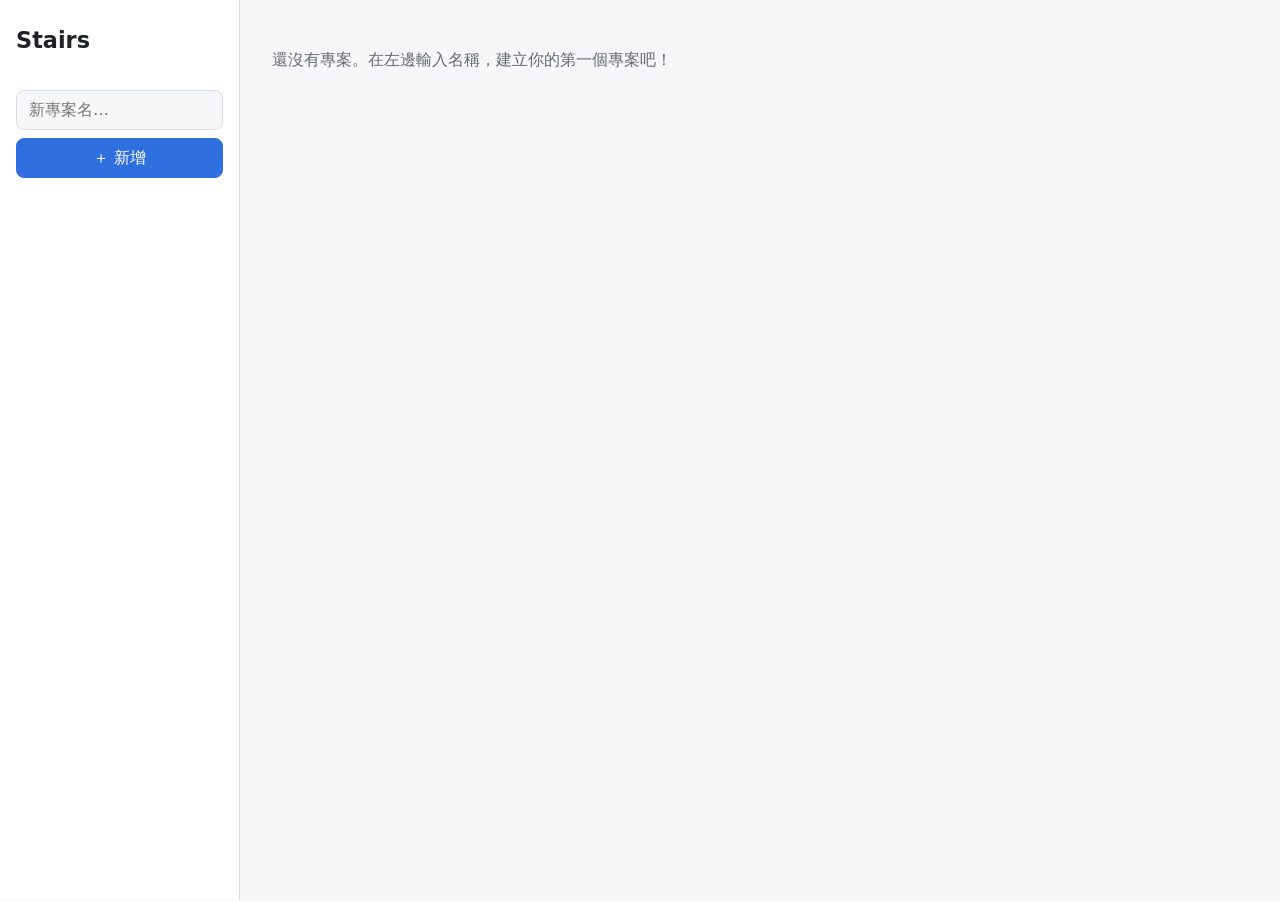
==== index.html @ 4bcecb8f "Implement Stairs PLAN P1–P3: every data change goes through pure state.js functions (41 tests in tes" ====
<!DOCTYPE html>
<html lang="zh-Hant">
<head>
  <meta charset="UTF-8">
  <meta name="viewport" content="width=device-width, initial-scale=1">
  <title>Stairs</title>
  <link rel="stylesheet" href="css/style.css">
</head>
<body>
  <!-- P1T1: app root; filled by view.render in P3 -->
  <div id="app"></div>
  <!-- P3T4: dialogs live outside #app so a full re-render never removes them -->
  <div id="dialog-root"></div>

  <!-- P1T1: load order fixed by ARCHITECTURE §1.1 -->
  <script src="js/state.js"></script>
  <script src="js/storage.js"></script>
  <script src="js/view.js"></script>
  <script src="js/drag.js"></script>
  <script src="js/app.js"></script>
</body>
</html>
---- css/style.css ----
/* P3T1: color tokens (SPEC §5.3) */
:root {
  color-scheme: light dark;
  --bg: #f6f7f9;
  --surface: #ffffff;
  --text: #1f2328;
  --muted: #646b75;
  --border: #d9dde3;
  --accent: #2f6fde;
  --on-accent: #ffffff;
  --accent-soft: #e8effc;
  --done-text: #858c96;
  --locked-text: #9aa0a8;
  --locked-bg: #f0f1f3;
  --warn-bg: #fff3cd;
  --warn-text: #6b4e00;
  --overlay: rgba(15, 20, 30, 0.45);
  --radius: 8px;
}

/* P3T1: dark mode follows the system setting */
@media (prefers-color-scheme: dark) {
  :root {
    --bg: #14171c;
    --surface: #1d2128;
    --text: #e6e8eb;
    --muted: #9aa1ab;
    --border: #343a44;
    --accent: #6ea0ff;
    --on-accent: #0b1220;
    --accent-soft: #212f48;
    --done-text: #7c838d;
    --locked-text: #6b727c;
    --locked-bg: #181b21;
    --warn-bg: #3d3214;
    --warn-text: #f5d88a;
    --overlay: rgba(0, 0, 0, 0.6);
  }
}

/* P3T1: base */
*,
*::before,
*::after {
  box-sizing: border-box;
}

html,
body {
  margin: 0;
}

body {
  background: var(--bg);
  color: var(--text);
  font-family: system-ui, -apple-system, "Segoe UI", "Noto Sans TC", "Microsoft JhengHei", sans-serif;
  line-height: 1.5;
}

:focus-visible {
  outline: 2px solid var(--accent);
  outline-offset: 2px;
}

.sr-only {
  position: absolute;
  width: 1px;
  height: 1px;
  overflow: hidden;
  clip: rect(0 0 0 0);
  white-space: nowrap;
}

/* P3T1: two-column layout (SPEC §5.1) */
.layout {
  display: grid;
  grid-template-columns: 240px minmax(0, 1fr);
  min-height: 100vh;
}

.sidebar {
  background: var(--surface);
  border-right: 1px solid var(--border);
  padding: 24px 16px;
}

.brand {
  margin: 0 0 16px;
  font-size: 1.4rem;
}

.main {
  width: 100%;
  max-width: 760px;
  padding: 24px 32px;
}

.empty {
  color: var(--muted);
  padding: 24px 0;
  margin: 0;
}

/* P3T1: buttons and inputs (P3T10: every button is at least 40×40) */
.btn {
  min-width: 40px;
  min-height: 40px;
  padding: 0 12px;
  border: 1px solid var(--border);
  border-radius: var(--radius);
  background: var(--surface);
  color: var(--text);
  font: inherit;
  cursor: pointer;
}

.btn:hover:not(:disabled) {
  border-color: var(--accent);
}

.btn:disabled {
  opacity: 0.3;
  cursor: default;
}

.btn-primary {
  background: var(--accent);
  border-color: var(--accent);
  color: var(--on-accent);
}

.icon-btn {
  width: 40px;
  height: 40px;
  padding: 0;
  flex-shrink: 0;
  border-color: transparent;
  background: transparent;
}

.text-input {
  min-width: 0;
  min-height: 40px;
  padding: 0 12px;
  border: 1px solid var(--border);
  border-radius: var(--radius);
  background: var(--bg);
  color: var(--text);
  font: inherit;
}

.add-form {
  display: flex;
  gap: 8px;
}

.add-form .text-input {
  flex: 1;
}

/* P3T2: project list; the open project is highlighted */
.project-list {
  list-style: none;
  margin: 0 0 16px;
  padding: 0;
  display: flex;
  flex-direction: column;
  gap: 4px;
}

.project-item {
  width: 100%;
  min-height: 40px;
  padding: 8px 12px;
  border: 0;
  border-left: 4px solid transparent;
  border-radius: var(--radius);
  background: transparent;
  color: var(--text);
  font: inherit;
  text-align: left;
  overflow-wrap: anywhere;
  cursor: pointer;
}

.project-item:hover {
  background: var(--accent-soft);
}

.project-item[aria-current="true"] {
  background: var(--accent-soft);
  border-left-color: var(--accent);
  font-weight: 600;
}

.add-project {
  flex-direction: column;
}

/* P3T1: project header and progress */
.project-header {
  display: flex;
  align-items: center;
  gap: 4px;
}

.project-name {
  flex: 1;
  min-width: 0;
  margin: 0;
  font-size: 1.5rem;
  overflow-wrap: anywhere;
}

.project-name .rename-input {
  width: 100%;
  font-size: inherit;
  font-weight: inherit;
}

.progress {
  display: flex;
  align-items: center;
  gap: 12px;
  margin: 8px 0 20px;
  color: var(--muted);
}

.progress-bar {
  flex: 1;
  height: 10px;
  border-radius: 999px;
  background: var(--border);
  overflow: hidden;
}

.progress-fill {
  height: 100%;
  background: var(--accent);
  transition: width 0.3s;
}

/* P3T3: step rows and the three looks of SPEC F3 */
.step-list {
  position: relative;
  list-style: none;
  margin: 0 0 16px;
  padding: 0;
  display: flex;
  flex-direction: column;
  gap: 6px;
}

.step {
  display: flex;
  align-items: center;
  gap: 2px;
  padding: 2px 4px;
  border: 1px solid var(--border);
  border-left: 4px solid transparent;
  border-radius: var(--radius);
  background: var(--surface);
}

.step-title {
  flex: 1;
  min-width: 0;
  padding: 0 4px;
  overflow-wrap: anywhere;
}

.step .rename-input {
  flex: 1;
}

.step-done .step-title {
  color: var(--done-text);
  text-decoration: line-through;
}

.step-current {
  border-color: var(--accent);
  border-left-color: var(--accent);
  background: var(--accent-soft);
}

.step-current .step-title {
  font-weight: 600;
}

.step-locked {
  background: var(--locked-bg);
  color: var(--locked-text);
}

.lock {
  font-size: 0.9rem;
  filter: grayscale(1);
}

.check-hit {
  width: 40px;
  height: 40px;
  flex-shrink: 0;
  display: flex;
  align-items: center;
  justify-content: center;
  cursor: pointer;
}

.check {
  width: 20px;
  height: 20px;
  margin: 0;
  accent-color: var(--accent);
  cursor: pointer;
}

.check:disabled,
.check-hit:has(.check:disabled) {
  cursor: not-allowed;
}

/* P3T7: fixed-width arrow column keeps rows aligned */
.arrows {
  display: flex;
  flex-shrink: 0;
  width: 80px;
}

/* P3T8: drag handle, dragged row, drop line */
.handle {
  width: 28px;
  min-height: 40px;
  flex-shrink: 0;
  display: flex;
  align-items: center;
  justify-content: center;
  color: var(--muted);
  cursor: grab;
  user-select: none;
  /* stops the page from scrolling when a touch drag starts on the handle */
  touch-action: none;
}

.handle-off {
  cursor: default;
}

.step.dragging {
  opacity: 0.4;
}

.drop-line {
  position: absolute;
  left: 0;
  right: 0;
  height: 3px;
  margin-top: -1.5px;
  border-radius: 2px;
  background: var(--accent);
  pointer-events: none;
}

body.is-dragging {
  cursor: grabbing;
  user-select: none;
}

/* P3T4: shared dialog */
.dialog-overlay {
  position: fixed;
  inset: 0;
  z-index: 10;
  display: flex;
  align-items: center;
  justify-content: center;
  padding: 16px;
  background: var(--overlay);
}

.dialog {
  position: relative;
  width: min(360px, 100%);
  padding: 24px;
  border-radius: 12px;
  background: var(--surface);
  color: var(--text);
  box-shadow: 0 10px 40px rgba(0, 0, 0, 0.3);
  overflow: hidden;
}

.dialog:focus {
  outline: none;
}

.dialog-message {
  margin: 0 0 20px;
}

.dialog-actions {
  position: relative;
  display: flex;
  justify-content: flex-end;
  gap: 8px;
}

/* P3T9: celebrate dialog */
.dialog-celebrate {
  text-align: center;
}

.dialog-celebrate .dialog-actions {
  justify-content: center;
}

.celebrate-title {
  position: relative;
  margin: 8px 0 4px;
  font-size: 1.5rem;
}

.celebrate-project {
  position: relative;
  margin: 0 0 20px;
  color: var(--muted);
  overflow-wrap: anywhere;
}

/* P3T9: pure CSS confetti, about 2 seconds */
.confetti {
  position: absolute;
  inset: 0;
  overflow: hidden;
  pointer-events: none;
}

.confetti span {
  position: absolute;
  top: -16px;
  left: var(--x);
  width: 8px;
  height: 14px;
  border-radius: 2px;
  background: hsl(var(--hue) 85% 60%);
  opacity: 0;
  animation: confetti-fall 1.6s ease-in var(--delay) forwards;
}

@keyframes confetti-fall {
  0% {
    opacity: 1;
    transform: translateY(0) rotate(0deg);
  }
  100% {
    opacity: 0;
    transform: translateY(320px) rotate(calc(var(--spin) * 540deg));
  }
}

@media (prefers-reduced-motion: reduce) {
  .confetti {
    display: none;
  }

  .progress-fill {
    transition: none;
  }
}

/* P3T10: storage warning bar */
.storage-warning {
  padding: 8px 16px;
  background: var(--warn-bg);
  color: var(--warn-text);
  text-align: center;
}

/* P3T10: phone width, projects on top and steps below */
@media (max-width: 639.98px) {
  .layout {
    grid-template-columns: minmax(0, 1fr);
    min-height: 0;
  }

  .sidebar {
    border-right: 0;
    border-bottom: 1px solid var(--border);
    padding: 16px;
  }

  .add-project {
    flex-direction: row;
  }

  .main {
    padding: 16px;
  }

  .handle {
    width: 32px;
  }

  /* title keeps the first line; ↑↓ ✏️ 🗑️ wrap to a right-aligned second line */
  .step {
    flex-wrap: wrap;
  }

  .step-title,
  .step .rename-input {
    flex: 1 1 calc(100% - 120px);
  }

  .arrows {
    margin-left: auto;
  }
}
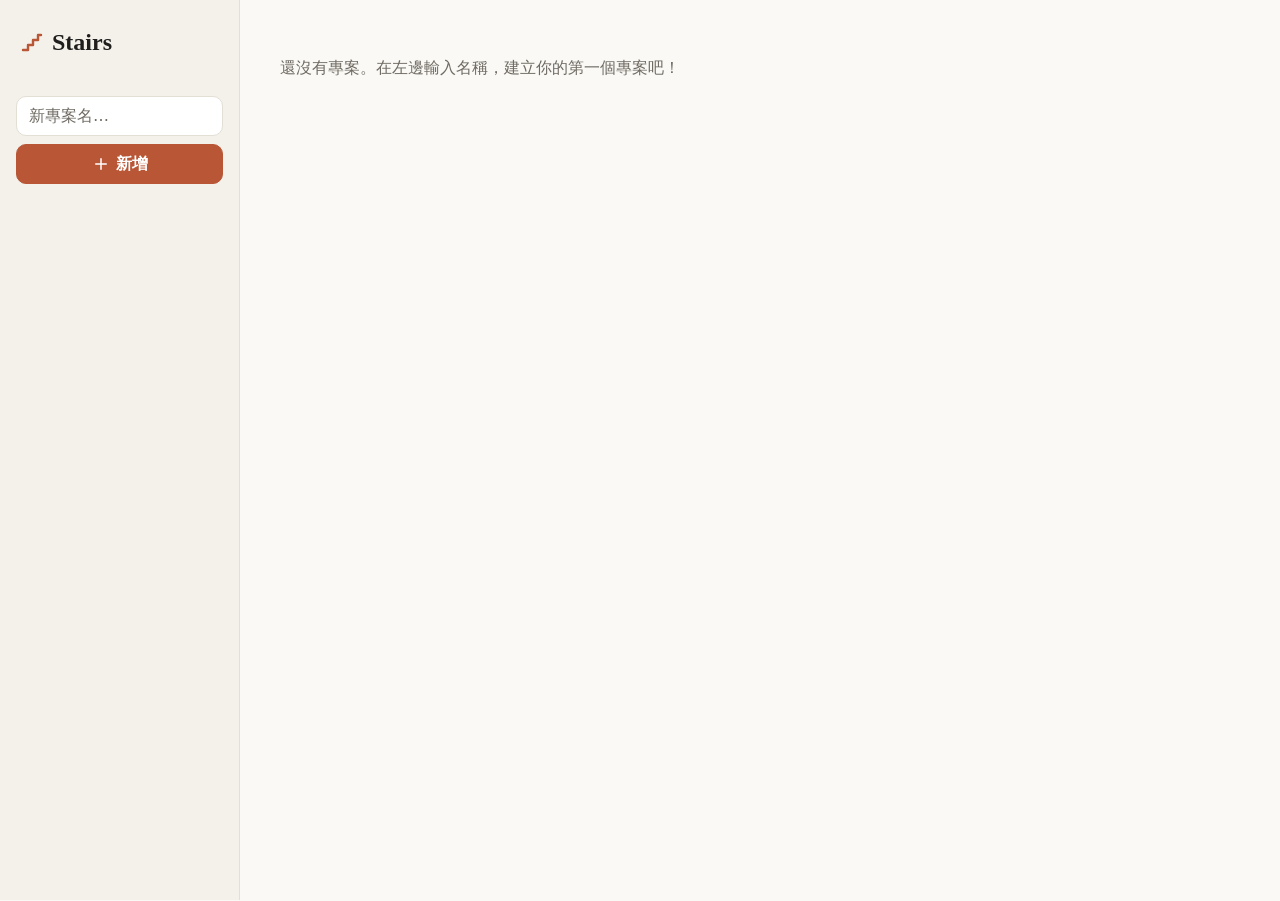
==== commit d18c62f9: "Add Stairs app icon (PLAN P5T6, SPEC v1.5): one opaque 180×180 PNG of the orange staircase on near-b" ====
--- a/index.html
+++ b/index.html
@@ -4,6 +4,10 @@
   <meta charset="UTF-8">
   <meta name="viewport" content="width=device-width, initial-scale=1">
   <title>Stairs</title>
+  <!-- P5T6: one local PNG for the browser tab and the iPhone home screen -->
+  <link rel="icon" type="image/png" href="img/icon-180.png">
+  <link rel="apple-touch-icon" href="img/icon-180.png">
+  <meta name="apple-mobile-web-app-title" content="Stairs">
   <link rel="stylesheet" href="css/style.css">
 </head>
 <body>
--- a/css/style.css
+++ b/css/style.css
@@ -1,40 +1,52 @@
-/* P3T1: color tokens (SPEC §5.3) */
+/* P3T1: color tokens (SPEC §5.3); P5T1: warm off-white + orange */
 :root {
   color-scheme: light dark;
-  --bg: #f6f7f9;
+  --bg: #faf9f5;
+  --sidebar: #f3f1ea;
   --surface: #ffffff;
-  --text: #1f2328;
-  --muted: #646b75;
-  --border: #d9dde3;
-  --accent: #2f6fde;
+  --hover: #ebe8df;
+  --text: #1f1e1d;
+  --muted: #6f6b63;
+  --border: #e3dfd5;
+  /* deep enough for white text at 4.5:1 */
+  --accent: #b85636;
   --on-accent: #ffffff;
-  --accent-soft: #e8effc;
-  --done-text: #858c96;
-  --locked-text: #9aa0a8;
-  --locked-bg: #f0f1f3;
+  --accent-soft: #f7ebe4;
+  --done-text: #8f8a80;
+  --locked-text: #a29d93;
+  --locked-bg: #f1efe9;
   --warn-bg: #fff3cd;
   --warn-text: #6b4e00;
-  --overlay: rgba(15, 20, 30, 0.45);
-  --radius: 8px;
-}
-
-/* P3T1: dark mode follows the system setting */
+  --overlay: rgba(20, 18, 15, 0.45);
+  --shadow: 0 1px 2px rgba(31, 30, 29, 0.06), 0 4px 14px rgba(31, 30, 29, 0.06);
+  --radius: 10px;
+  --font-serif: "Iowan Old Style", "Palatino Linotype", Georgia, "PingFang TC", "Noto Sans TC", "Microsoft JhengHei", serif;
+  /* P5T3: staircase indent per step and the step after which it stops growing */
+  --stair: 20px;
+  --stair-max: 8;
+}
+
+/* P3T1: dark mode follows the system setting; P5T1: near-black + brighter orange */
 @media (prefers-color-scheme: dark) {
   :root {
-    --bg: #14171c;
-    --surface: #1d2128;
-    --text: #e6e8eb;
-    --muted: #9aa1ab;
-    --border: #343a44;
-    --accent: #6ea0ff;
-    --on-accent: #0b1220;
-    --accent-soft: #212f48;
-    --done-text: #7c838d;
-    --locked-text: #6b727c;
-    --locked-bg: #181b21;
+    --bg: #141413;
+    --sidebar: #1a1918;
+    --surface: #201f1d;
+    --hover: #2b2a27;
+    --text: #ece9e1;
+    --muted: #a29d93;
+    --border: #34322e;
+    /* bright orange carries dark text instead of white */
+    --accent: #d97757;
+    --on-accent: #1a1310;
+    --accent-soft: #33241d;
+    --done-text: #7d786f;
+    --locked-text: #6e6a62;
+    --locked-bg: #181817;
     --warn-bg: #3d3214;
     --warn-text: #f5d88a;
     --overlay: rgba(0, 0, 0, 0.6);
+    --shadow: 0 1px 2px rgba(0, 0, 0, 0.4), 0 4px 14px rgba(0, 0, 0, 0.3);
   }
 }
 
@@ -71,6 +83,23 @@
   white-space: nowrap;
 }
 
+/* P5T2: line icons follow the text color */
+.icon {
+  width: 18px;
+  height: 18px;
+  flex-shrink: 0;
+  fill: none;
+  stroke: currentColor;
+  stroke-width: 2;
+  stroke-linecap: round;
+  stroke-linejoin: round;
+}
+
+.icon .dot {
+  fill: currentColor;
+  stroke: none;
+}
+
 /* P3T1: two-column layout (SPEC §5.1) */
 .layout {
   display: grid;
@@ -79,20 +108,34 @@
 }
 
 .sidebar {
-  background: var(--surface);
+  background: var(--sidebar);
   border-right: 1px solid var(--border);
   padding: 24px 16px;
 }
 
+/* P5T1: serif brand with the stairs mark */
 .brand {
-  margin: 0 0 16px;
-  font-size: 1.4rem;
+  display: flex;
+  align-items: center;
+  gap: 8px;
+  margin: 0 0 20px;
+  padding: 0 4px;
+  font-family: var(--font-serif);
+  font-size: 1.5rem;
+  font-weight: 600;
+}
+
+.brand-icon {
+  width: 24px;
+  height: 24px;
+  color: var(--accent);
+  stroke-width: 2.4;
 }
 
 .main {
   width: 100%;
   max-width: 760px;
-  padding: 24px 32px;
+  padding: 32px 40px;
 }
 
 .empty {
@@ -101,9 +144,63 @@
   margin: 0;
 }
 
-/* P3T1: buttons and inputs (P3T10: every button is at least 40×40) */
+/* P3T1: buttons and inputs (P3T10: every button is at least 40×40); P5T4: restyled */
 .btn {
+  display: inline-flex;
+  align-items: center;
+  justify-content: center;
+  gap: 6px;
   min-width: 40px;
+  min-height: 40px;
+  padding: 0 14px;
+  border: 1px solid var(--border);
+  border-radius: var(--radius);
+  background: var(--surface);
+  color: var(--text);
+  font: inherit;
+  cursor: pointer;
+  transition: background-color 0.15s, border-color 0.15s, color 0.15s;
+}
+
+.btn:hover:not(:disabled) {
+  border-color: var(--muted);
+}
+
+.btn:disabled {
+  opacity: 0.3;
+  cursor: default;
+}
+
+.btn-primary {
+  background: var(--accent);
+  border-color: var(--accent);
+  color: var(--on-accent);
+  font-weight: 600;
+}
+
+.btn-primary:hover:not(:disabled) {
+  border-color: var(--accent);
+  filter: brightness(1.08);
+}
+
+.icon-btn {
+  width: 40px;
+  height: 40px;
+  padding: 0;
+  flex-shrink: 0;
+  border-color: transparent;
+  background: transparent;
+  color: var(--muted);
+}
+
+.icon-btn:hover:not(:disabled) {
+  border-color: transparent;
+  background: var(--hover);
+  color: var(--text);
+}
+
+.text-input {
+  min-width: 0;
   min-height: 40px;
   padding: 0 12px;
   border: 1px solid var(--border);
@@ -111,42 +208,17 @@
   background: var(--surface);
   color: var(--text);
   font: inherit;
-  cursor: pointer;
-}
-
-.btn:hover:not(:disabled) {
+  transition: border-color 0.15s, box-shadow 0.15s;
+}
+
+.text-input::placeholder {
+  color: var(--muted);
+}
+
+.text-input:focus {
   border-color: var(--accent);
-}
-
-.btn:disabled {
-  opacity: 0.3;
-  cursor: default;
-}
-
-.btn-primary {
-  background: var(--accent);
-  border-color: var(--accent);
-  color: var(--on-accent);
-}
-
-.icon-btn {
-  width: 40px;
-  height: 40px;
-  padding: 0;
-  flex-shrink: 0;
-  border-color: transparent;
-  background: transparent;
-}
-
-.text-input {
-  min-width: 0;
-  min-height: 40px;
-  padding: 0 12px;
-  border: 1px solid var(--border);
-  border-radius: var(--radius);
-  background: var(--bg);
-  color: var(--text);
-  font: inherit;
+  box-shadow: 0 0 0 3px var(--accent-soft);
+  outline: none;
 }
 
 .add-form {
@@ -158,14 +230,14 @@
   flex: 1;
 }
 
-/* P3T2: project list; the open project is highlighted */
+/* P3T2: project list; the open project is highlighted; P5T4: sidebar look */
 .project-list {
   list-style: none;
   margin: 0 0 16px;
   padding: 0;
   display: flex;
   flex-direction: column;
-  gap: 4px;
+  gap: 2px;
 }
 
 .project-item {
@@ -173,7 +245,7 @@
   min-height: 40px;
   padding: 8px 12px;
   border: 0;
-  border-left: 4px solid transparent;
+  border-left: 3px solid transparent;
   border-radius: var(--radius);
   background: transparent;
   color: var(--text);
@@ -181,14 +253,15 @@
   text-align: left;
   overflow-wrap: anywhere;
   cursor: pointer;
+  transition: background-color 0.15s;
 }
 
 .project-item:hover {
-  background: var(--accent-soft);
+  background: var(--hover);
 }
 
 .project-item[aria-current="true"] {
-  background: var(--accent-soft);
+  background: var(--hover);
   border-left-color: var(--accent);
   font-weight: 600;
 }
@@ -197,7 +270,7 @@
   flex-direction: column;
 }
 
-/* P3T1: project header and progress */
+/* P3T1: project header and progress; P5T1: serif project name */
 .project-header {
   display: flex;
   align-items: center;
@@ -208,7 +281,9 @@
   flex: 1;
   min-width: 0;
   margin: 0;
-  font-size: 1.5rem;
+  font-family: var(--font-serif);
+  font-size: 1.75rem;
+  font-weight: 600;
   overflow-wrap: anywhere;
 }
 
@@ -222,13 +297,15 @@
   display: flex;
   align-items: center;
   gap: 12px;
-  margin: 8px 0 20px;
+  margin: 8px 0 24px;
   color: var(--muted);
+  font-size: 0.9rem;
+  font-variant-numeric: tabular-nums;
 }
 
 .progress-bar {
   flex: 1;
-  height: 10px;
+  height: 6px;
   border-radius: 999px;
   background: var(--border);
   overflow: hidden;
@@ -236,6 +313,7 @@
 
 .progress-fill {
   height: 100%;
+  border-radius: 999px;
   background: var(--accent);
   transition: width 0.3s;
 }
@@ -244,22 +322,25 @@
 .step-list {
   position: relative;
   list-style: none;
-  margin: 0 0 16px;
+  margin: 0 0 20px;
   padding: 0;
   display: flex;
   flex-direction: column;
-  gap: 6px;
-}
-
+  gap: 8px;
+}
+
+/* P5T3: each step sits one stair further right, capped at --stair-max */
 .step {
   display: flex;
   align-items: center;
   gap: 2px;
+  margin-left: calc(min(var(--i, 0), var(--stair-max)) * var(--stair));
   padding: 2px 4px;
   border: 1px solid var(--border);
   border-left: 4px solid transparent;
   border-radius: var(--radius);
   background: var(--surface);
+  transition: background-color 0.15s, border-color 0.15s, box-shadow 0.15s;
 }
 
 .step-title {
@@ -273,32 +354,52 @@
   flex: 1;
 }
 
+/* P5T3: done — receded step, flat on the page */
+.step-done {
+  background: transparent;
+}
+
 .step-done .step-title {
   color: var(--done-text);
   text-decoration: line-through;
 }
 
+/* P5T3: current — the only raised, outlined step */
 .step-current {
   border-color: var(--accent);
   border-left-color: var(--accent);
-  background: var(--accent-soft);
+  background: var(--surface);
+  box-shadow: 0 0 0 3px var(--accent-soft), var(--shadow);
 }
 
 .step-current .step-title {
   font-weight: 600;
 }
 
+/* P5T3: locked — gray, dashed, with a lock icon */
 .step-locked {
   background: var(--locked-bg);
+  border-style: dashed;
+  border-left-style: solid;
   color: var(--locked-text);
 }
 
+.step-locked .icon-btn {
+  color: var(--locked-text);
+}
+
 .lock {
-  font-size: 0.9rem;
-  filter: grayscale(1);
+  display: flex;
+  color: var(--locked-text);
+}
+
+.lock .icon {
+  width: 16px;
+  height: 16px;
 }
 
 .check-hit {
+  position: relative;
   width: 40px;
   height: 40px;
   flex-shrink: 0;
@@ -308,12 +409,50 @@
   cursor: pointer;
 }
 
+/* P5T3: drawn checkbox; the native box is replaced but stays a real <input> (SPEC §6) */
 .check {
-  width: 20px;
-  height: 20px;
+  appearance: none;
+  -webkit-appearance: none;
+  width: 22px;
+  height: 22px;
   margin: 0;
-  accent-color: var(--accent);
+  border: 2px solid var(--muted);
+  border-radius: 7px;
+  background: var(--surface);
   cursor: pointer;
+  transition: background-color 0.15s, border-color 0.15s;
+}
+
+.step-current .check {
+  border-color: var(--accent);
+}
+
+.check:checked {
+  border-color: var(--accent);
+  background: var(--accent);
+}
+
+.check-mark {
+  position: absolute;
+  top: 50%;
+  left: 50%;
+  width: 14px;
+  height: 14px;
+  margin: -7px 0 0 -7px;
+  color: var(--on-accent);
+  stroke-width: 3;
+  opacity: 0;
+  pointer-events: none;
+}
+
+.check:checked + .check-mark {
+  opacity: 1;
+}
+
+.check:disabled {
+  border-style: dashed;
+  border-color: var(--locked-text);
+  background: transparent;
 }
 
 .check:disabled,
@@ -341,6 +480,11 @@
   user-select: none;
   /* stops the page from scrolling when a touch drag starts on the handle */
   touch-action: none;
+}
+
+.handle .icon {
+  width: 16px;
+  height: 16px;
 }
 
 .handle-off {
@@ -367,7 +511,7 @@
   user-select: none;
 }
 
-/* P3T4: shared dialog */
+/* P3T4: shared dialog; P5T4: softer panel */
 .dialog-overlay {
   position: fixed;
   inset: 0;
@@ -381,12 +525,13 @@
 
 .dialog {
   position: relative;
-  width: min(360px, 100%);
+  width: min(380px, 100%);
   padding: 24px;
-  border-radius: 12px;
+  border: 1px solid var(--border);
+  border-radius: 16px;
   background: var(--surface);
   color: var(--text);
-  box-shadow: 0 10px 40px rgba(0, 0, 0, 0.3);
+  box-shadow: 0 16px 48px rgba(0, 0, 0, 0.25);
   overflow: hidden;
 }
 
@@ -417,7 +562,8 @@
 .celebrate-title {
   position: relative;
   margin: 8px 0 4px;
-  font-size: 1.5rem;
+  font-family: var(--font-serif);
+  font-size: 1.6rem;
 }
 
 .celebrate-project {
@@ -478,6 +624,11 @@
 
 /* P3T10: phone width, projects on top and steps below */
 @media (max-width: 639.98px) {
+  /* P5T3: shallower stairs so titles keep their width */
+  :root {
+    --stair: 6px;
+  }
+
   .layout {
     grid-template-columns: minmax(0, 1fr);
     min-height: 0;
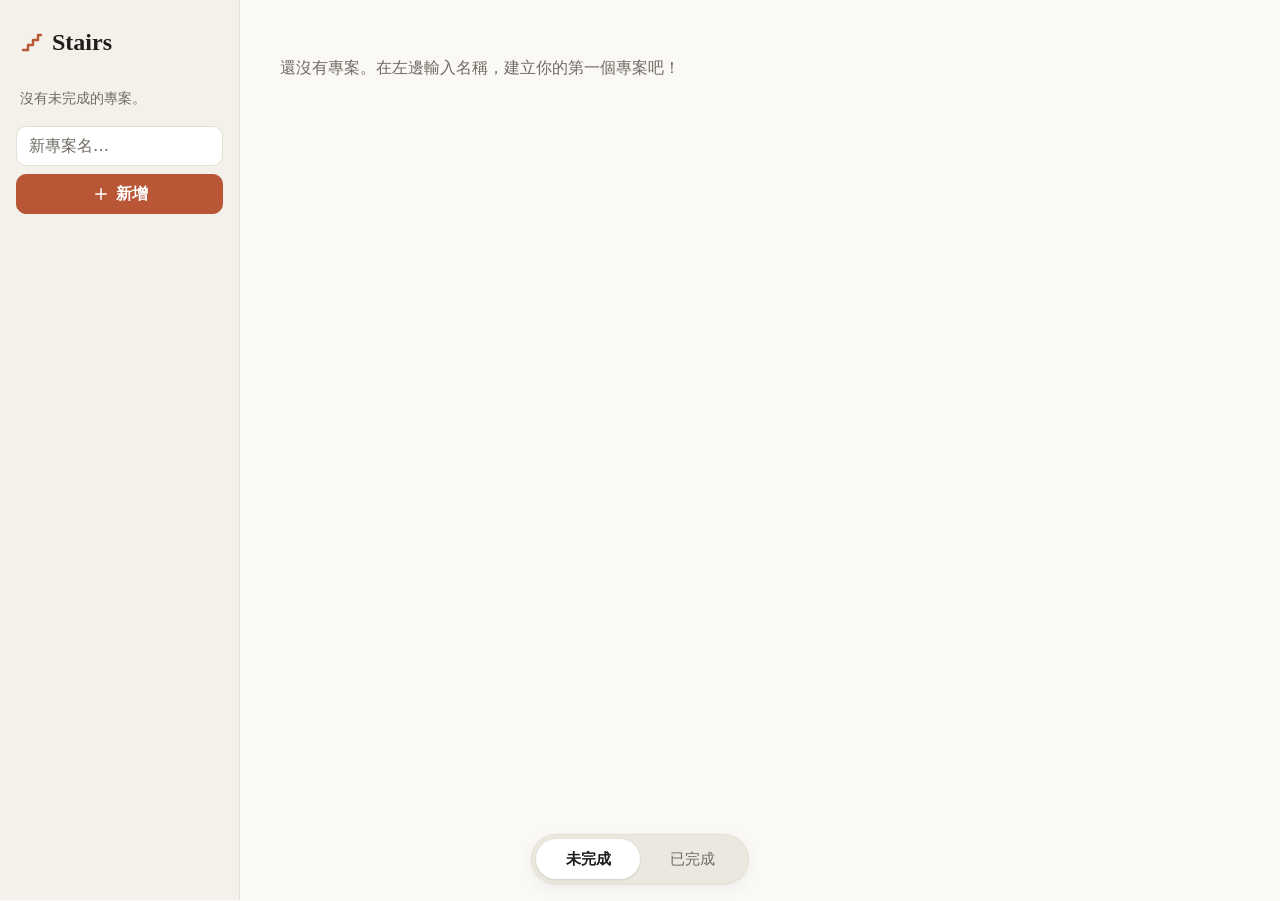
==== commit ae97a614: "Add deadlines, done tab, calendar reminders and handle-free dragging to Stairs (PLAN P7T1–P7T9, SPEC" ====
--- a/index.html
+++ b/index.html
@@ -2,7 +2,8 @@
 <html lang="zh-Hant">
 <head>
   <meta charset="UTF-8">
-  <meta name="viewport" content="width=device-width, initial-scale=1">
+  <!-- P7T7: viewport-fit=cover gives env(safe-area-inset-bottom) a value on iPhone -->
+  <meta name="viewport" content="width=device-width, initial-scale=1, viewport-fit=cover">
   <title>Stairs</title>
   <!-- P5T6: one local PNG for the browser tab and the iPhone home screen -->
   <link rel="icon" type="image/png" href="img/icon-180.png">
@@ -19,6 +20,8 @@
   <!-- P1T1: load order fixed by ARCHITECTURE §1.1 -->
   <script src="js/state.js"></script>
   <script src="js/storage.js"></script>
+  <!-- P7T4: picker before view, which builds the dialog around it -->
+  <script src="js/picker.js"></script>
   <script src="js/view.js"></script>
   <script src="js/drag.js"></script>
   <script src="js/app.js"></script>
--- a/css/style.css
+++ b/css/style.css
@@ -23,7 +23,12 @@
   --font-serif: "Iowan Old Style", "Palatino Linotype", Georgia, "PingFang TC", "Noto Sans TC", "Microsoft JhengHei", serif;
   /* P5T3: staircase indent per step and the step after which it stops growing */
   --stair: 20px;
-  --stair-max: 8;
+  /* P7T2: the third step and every later one share the same indent (SPEC v1.6 §5.3) */
+  --stair-max: 2;
+  /* P7T7: open / done switch (Claude-style segmented control) */
+  --track: #ebe8df;
+  --thumb: #ffffff;
+  --tabbar-space: 84px;
 }
 
 /* P3T1: dark mode follows the system setting; P5T1: near-black + brighter orange */
@@ -47,6 +52,8 @@
     --warn-text: #f5d88a;
     --overlay: rgba(0, 0, 0, 0.6);
     --shadow: 0 1px 2px rgba(0, 0, 0, 0.4), 0 4px 14px rgba(0, 0, 0, 0.3);
+    --track: #262523;
+    --thumb: #3d3b37;
   }
 }
 
@@ -111,6 +118,8 @@
   background: var(--sidebar);
   border-right: 1px solid var(--border);
   padding: 24px 16px;
+  /* P7T7: the fixed switch never covers the last item */
+  padding-bottom: calc(24px + var(--tabbar-space) + env(safe-area-inset-bottom));
 }
 
 /* P5T1: serif brand with the stairs mark */
@@ -136,6 +145,7 @@
   width: 100%;
   max-width: 760px;
   padding: 32px 40px;
+  padding-bottom: calc(32px + var(--tabbar-space) + env(safe-area-inset-bottom));
 }
 
 .empty {
@@ -266,6 +276,50 @@
   font-weight: 600;
 }
 
+/* P7T7: done tab — gray name with the completion date under it (SPEC v1.6 F10) */
+.project-item-name,
+.project-item-meta {
+  display: block;
+}
+
+.project-item-done .project-item-name {
+  color: var(--done-text);
+}
+
+.project-item-meta {
+  color: var(--muted);
+  font-size: 0.75rem;
+  font-weight: 400;
+}
+
+/* P7T6: one gray separator per deadline day (SPEC v1.6 F9) */
+.project-sep {
+  display: flex;
+  align-items: center;
+  gap: 8px;
+  margin: 10px 4px 2px;
+  color: var(--muted);
+  font-size: 0.75rem;
+  font-variant-numeric: tabular-nums;
+}
+
+.project-sep:first-child {
+  margin-top: 0;
+}
+
+.project-sep::before,
+.project-sep::after {
+  content: "";
+  flex: 1;
+  height: 1px;
+  background: var(--border);
+}
+
+.side-empty {
+  padding: 8px 4px 16px;
+  font-size: 0.9rem;
+}
+
 .add-project {
   flex-direction: column;
 }
@@ -291,6 +345,39 @@
   width: 100%;
   font-size: inherit;
   font-weight: inherit;
+}
+
+/* P7T5: F8 deadline button; P7T9: the calendar button shares the row */
+.deadline-row {
+  display: flex;
+  flex-wrap: wrap;
+  gap: 4px;
+  margin-top: 6px;
+}
+
+.deadline-btn {
+  min-height: 32px;
+  padding: 0 10px;
+  border-color: transparent;
+  background: transparent;
+  color: var(--muted);
+  font-size: 0.9rem;
+  font-variant-numeric: tabular-nums;
+}
+
+.deadline-btn .icon {
+  width: 16px;
+  height: 16px;
+}
+
+.deadline-btn:hover:not(:disabled) {
+  border-color: transparent;
+  background: var(--hover);
+  color: var(--text);
+}
+
+.deadline-btn.has-deadline {
+  color: var(--text);
 }
 
 .progress {
@@ -341,6 +428,35 @@
   border-radius: var(--radius);
   background: var(--surface);
   transition: background-color 0.15s, border-color 0.15s, box-shadow 0.15s;
+}
+
+/* P7T3: no handle — a not-done row is the grab area. pan-y keeps a plain swipe scrolling;
+   no text selection or iOS callout so a long press can turn into a drag (A11). */
+.step {
+  -webkit-user-select: none;
+  user-select: none;
+  -webkit-touch-callout: none;
+  touch-action: pan-y;
+}
+
+.step-current,
+.step-locked {
+  cursor: grab;
+}
+
+.step .rename-input {
+  -webkit-user-select: text;
+  user-select: text;
+}
+
+.step.pressing {
+  transition: transform 0.4s ease-out, box-shadow 0.4s ease-out;
+  transform: scale(0.99);
+}
+
+.step.lifted {
+  opacity: 0.85;
+  box-shadow: 0 8px 24px rgba(0, 0, 0, 0.18);
 }
 
 .step-title {
@@ -460,37 +576,7 @@
   cursor: not-allowed;
 }
 
-/* P3T7: fixed-width arrow column keeps rows aligned */
-.arrows {
-  display: flex;
-  flex-shrink: 0;
-  width: 80px;
-}
-
-/* P3T8: drag handle, dragged row, drop line */
-.handle {
-  width: 28px;
-  min-height: 40px;
-  flex-shrink: 0;
-  display: flex;
-  align-items: center;
-  justify-content: center;
-  color: var(--muted);
-  cursor: grab;
-  user-select: none;
-  /* stops the page from scrolling when a touch drag starts on the handle */
-  touch-action: none;
-}
-
-.handle .icon {
-  width: 16px;
-  height: 16px;
-}
-
-.handle-off {
-  cursor: default;
-}
-
+/* P3T8: dragged row, drop line */
 .step.dragging {
   opacity: 0.4;
 }
@@ -604,6 +690,133 @@
   }
 }
 
+/* P6T1: view transitions. Only named parts animate; the rest of the page swaps instantly. */
+.progress-fill {
+  view-transition-name: progress-fill;
+}
+
+.add-form[data-form="add-step"] {
+  view-transition-name: add-step;
+}
+
+::view-transition {
+  /* clicks go straight through to the already-updated page (SPEC v1.4: never block input) */
+  pointer-events: none;
+}
+
+::view-transition-old(root) {
+  display: none;
+}
+
+::view-transition-new(root) {
+  animation: none;
+}
+
+::view-transition-group(*) {
+  animation-duration: 0.22s;
+  animation-timing-function: cubic-bezier(0.2, 0, 0, 1);
+}
+
+::view-transition-old(*),
+::view-transition-new(*) {
+  animation-duration: 0.22s;
+}
+
+/* P6T2: a step that only exists on one side is being added or deleted;
+   P7T8: same for sidebar entries entering / leaving a tab */
+::view-transition-new(*.step):only-child,
+::view-transition-new(*.proj):only-child {
+  animation: step-in 0.22s cubic-bezier(0.2, 0, 0, 1) both;
+}
+
+::view-transition-old(*.step):only-child,
+::view-transition-old(*.proj):only-child {
+  animation: step-out 0.18s ease-in both;
+}
+
+/* P7T8: the switch track, thumb and labels are captured separately; paint order keeps the
+   labels above the sliding thumb */
+.tabs {
+  view-transition-name: tabs;
+}
+
+.tabs-thumb {
+  view-transition-name: tabs-thumb;
+}
+
+#tab-open {
+  view-transition-name: tab-open;
+}
+
+#tab-done {
+  view-transition-name: tab-done;
+}
+
+@keyframes step-in {
+  from {
+    opacity: 0;
+    transform: translateY(8px);
+  }
+}
+
+@keyframes step-out {
+  to {
+    opacity: 0;
+    transform: scale(0.96);
+  }
+}
+
+/* P6T2: one-shot cues on the step that just changed */
+.step-just-done .check,
+.step-just-done .check-mark {
+  animation: check-pop 0.32s cubic-bezier(0.2, 0, 0, 1);
+}
+
+@keyframes check-pop {
+  0% {
+    transform: scale(0.5);
+  }
+  60% {
+    transform: scale(1.15);
+  }
+  100% {
+    transform: scale(1);
+  }
+}
+
+.step-just-unlocked {
+  animation: unlock-glow 0.6s ease-out;
+}
+
+@keyframes unlock-glow {
+  from {
+    box-shadow: 0 0 0 10px var(--accent-soft), var(--shadow);
+  }
+}
+
+/* P6T2: dialogs fade and grow in */
+.dialog-overlay {
+  animation: fade-in 0.18s ease-out;
+}
+
+.dialog {
+  animation: dialog-in 0.22s cubic-bezier(0.2, 0, 0, 1);
+}
+
+@keyframes fade-in {
+  from {
+    opacity: 0;
+  }
+}
+
+@keyframes dialog-in {
+  from {
+    opacity: 0;
+    transform: translateY(6px) scale(0.96);
+  }
+}
+
+/* P3T9: no confetti; P6T2: no other motion either (view transitions are skipped in view.js) */
 @media (prefers-reduced-motion: reduce) {
   .confetti {
     display: none;
@@ -612,6 +825,234 @@
   .progress-fill {
     transition: none;
   }
+
+  .step-just-done .check,
+  .step-just-done .check-mark,
+  .step-just-unlocked,
+  .dialog-overlay,
+  .dialog {
+    animation: none;
+  }
+
+  .step.pressing {
+    transition: none;
+    transform: none;
+  }
+}
+
+/* P7T7: open / done switch fixed at the bottom center (SPEC v1.6 F10, A15) */
+.tabbar {
+  position: fixed;
+  left: 50%;
+  bottom: calc(16px + env(safe-area-inset-bottom));
+  z-index: 5;
+  transform: translateX(-50%);
+}
+
+.tabs {
+  position: relative;
+  display: grid;
+  grid-template-columns: 1fr 1fr;
+  padding: 4px;
+  border: 1px solid var(--border);
+  border-radius: 999px;
+  background: var(--track);
+  box-shadow: var(--shadow);
+}
+
+.tabs-thumb {
+  position: absolute;
+  top: 4px;
+  bottom: 4px;
+  left: 4px;
+  width: calc(50% - 4px);
+  border-radius: 999px;
+  background: var(--thumb);
+  box-shadow: 0 1px 3px rgba(0, 0, 0, 0.12);
+}
+
+.tabs-thumb.is-right {
+  transform: translateX(100%);
+}
+
+.tab {
+  position: relative;
+  min-width: 104px;
+  min-height: 40px;
+  padding: 0 18px;
+  border: 0;
+  border-radius: 999px;
+  background: transparent;
+  color: var(--muted);
+  font: inherit;
+  font-size: 0.95rem;
+  cursor: pointer;
+  transition: color 0.15s;
+}
+
+.tab:hover {
+  color: var(--text);
+}
+
+.tab[aria-selected="true"] {
+  color: var(--text);
+  font-weight: 600;
+}
+
+/* P7T4: date-time picker (SPEC v1.6 F8) */
+.dialog-picker {
+  width: min(360px, 100%);
+  max-height: 100%;
+  padding: 20px;
+  overflow-y: auto;
+}
+
+.dialog-title {
+  margin: 0 0 8px;
+  font-family: var(--font-serif);
+  font-size: 1.2rem;
+}
+
+.cal-head {
+  display: flex;
+  align-items: center;
+  justify-content: space-between;
+}
+
+.cal-title {
+  font-weight: 600;
+  font-size: 1.05rem;
+  font-variant-numeric: tabular-nums;
+}
+
+.cal-navs {
+  display: flex;
+}
+
+.cal-nav {
+  color: var(--accent);
+}
+
+.cal-nav .icon {
+  width: 22px;
+  height: 22px;
+  stroke-width: 2.4;
+}
+
+.cal-weekdays,
+.cal-grid {
+  display: grid;
+  grid-template-columns: repeat(7, minmax(0, 1fr));
+  justify-items: center;
+}
+
+.cal-weekdays {
+  margin: 8px 0 2px;
+  color: var(--muted);
+  font-size: 0.75rem;
+  font-weight: 600;
+}
+
+.cal-grid {
+  row-gap: 2px;
+}
+
+.cal-day {
+  width: 40px;
+  height: 40px;
+  border: 0;
+  border-radius: 50%;
+  background: transparent;
+  color: var(--text);
+  font: inherit;
+  font-size: 1.05rem;
+  font-variant-numeric: tabular-nums;
+  cursor: pointer;
+}
+
+.cal-day:hover {
+  background: var(--hover);
+}
+
+.cal-day.is-today {
+  color: var(--accent);
+  font-weight: 600;
+}
+
+/* selected day: solid orange circle; text uses the same color as primary buttons (4.5:1) */
+.cal-day.is-selected {
+  background: var(--accent);
+  color: var(--on-accent);
+  font-weight: 700;
+}
+
+/* hour wheel: 5 visible rows, scroll-snap, faded toward the edges */
+.wheel {
+  --wheel-item: 36px;
+  position: relative;
+  margin: 12px 0 16px;
+}
+
+.wheel-band {
+  position: absolute;
+  left: 0;
+  right: 0;
+  top: calc(var(--wheel-item) * 2);
+  height: var(--wheel-item);
+  border-radius: var(--radius);
+  background: var(--hover);
+  pointer-events: none;
+}
+
+.wheel-scroll {
+  position: relative;
+  height: calc(var(--wheel-item) * 5);
+  overflow-y: auto;
+  overscroll-behavior: contain;
+  scroll-snap-type: y mandatory;
+  scrollbar-width: none;
+  -webkit-mask-image: linear-gradient(transparent, #000 35%, #000 65%, transparent);
+  mask-image: linear-gradient(transparent, #000 35%, #000 65%, transparent);
+  border-radius: var(--radius);
+}
+
+.wheel-scroll::-webkit-scrollbar {
+  display: none;
+}
+
+.wheel-scroll:focus-visible {
+  outline-offset: -2px;
+}
+
+.wheel-pad {
+  height: calc(var(--wheel-item) * 2);
+}
+
+.wheel-item {
+  height: var(--wheel-item);
+  display: flex;
+  align-items: center;
+  justify-content: center;
+  scroll-snap-align: center;
+  color: var(--muted);
+  font-size: 1.15rem;
+  font-variant-numeric: tabular-nums;
+  cursor: pointer;
+  user-select: none;
+  transition: color 0.15s;
+}
+
+.wheel-item.is-selected {
+  color: var(--text);
+  font-weight: 600;
+}
+
+.picker-actions {
+  flex-wrap: wrap;
+}
+
+.actions-side {
+  margin-right: auto;
 }
 
 /* P3T10: storage warning bar */
@@ -625,8 +1066,9 @@
 /* P3T10: phone width, projects on top and steps below */
 @media (max-width: 639.98px) {
   /* P5T3: shallower stairs so titles keep their width */
+  /* P7T2: 1.5× the v1.5 phone indent */
   :root {
-    --stair: 6px;
+    --stair: 9px;
   }
 
   .layout {
@@ -646,23 +1088,11 @@
 
   .main {
     padding: 16px;
-  }
-
-  .handle {
-    width: 32px;
-  }
-
-  /* title keeps the first line; ↑↓ ✏️ 🗑️ wrap to a right-aligned second line */
-  .step {
-    flex-wrap: wrap;
-  }
-
-  .step-title,
-  .step .rename-input {
-    flex: 1 1 calc(100% - 120px);
-  }
-
-  .arrows {
-    margin-left: auto;
-  }
-}
+    padding-bottom: calc(16px + var(--tabbar-space) + env(safe-area-inset-bottom));
+  }
+
+  /* P7T7: on phones the sidebar sits on top, only the page bottom needs the room */
+  .sidebar {
+    padding-bottom: 16px;
+  }
+}
